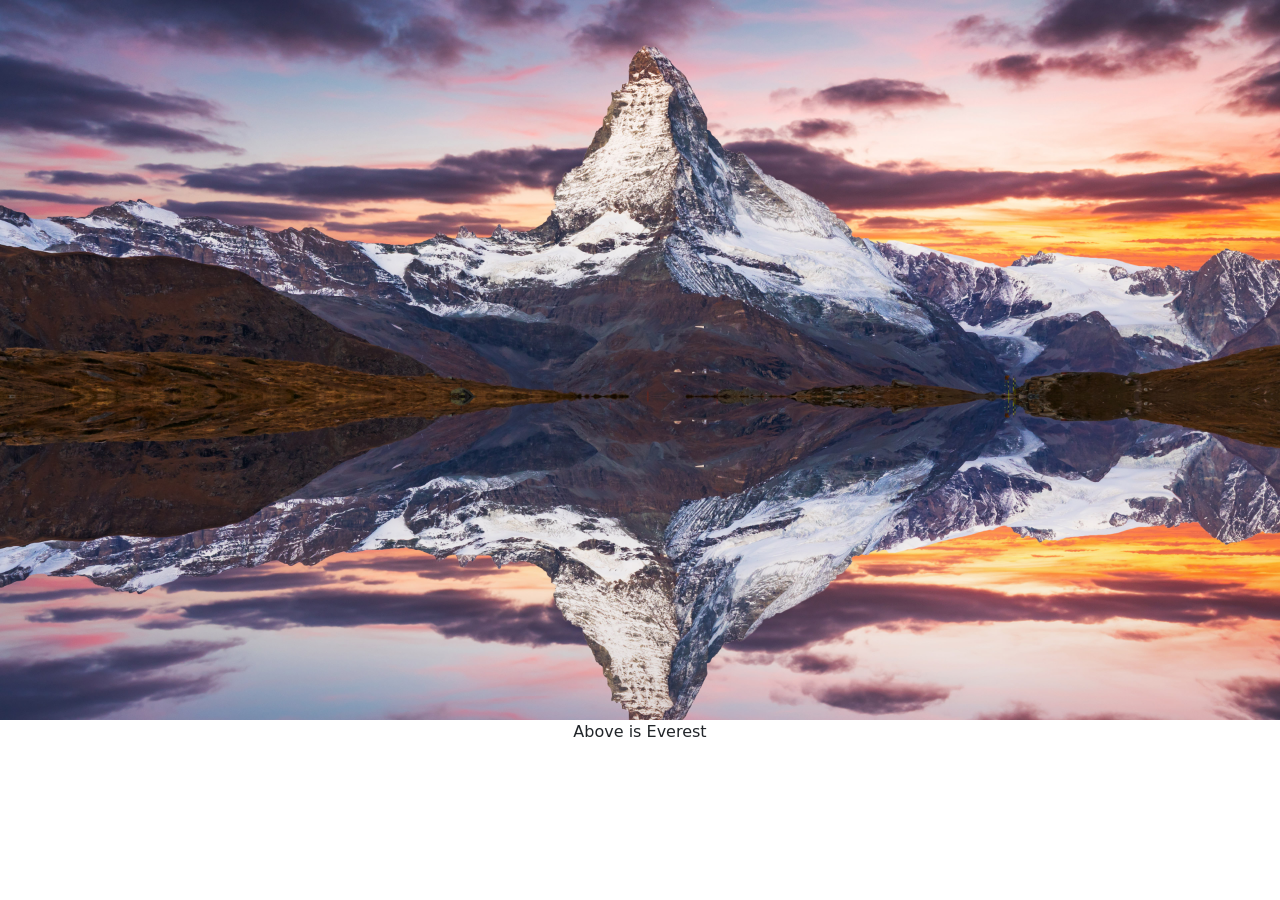
==== index.html @ f13a8dfd "initial commit" ====
<!doctype html>
<html lang="en">

<head>
  <meta charset="utf-8">
  <meta name="viewport" content="width=device-width, initial-scale=1">
  <title>Bootstrap</title>
  <link href="https://cdn.jsdelivr.net/npm/bootstrap@5.3.0-alpha2/dist/css/bootstrap.min.css" rel="stylesheet"
    integrity="sha384-aFq/bzH65dt+w6FI2ooMVUpc+21e0SRygnTpmBvdBgSdnuTN7QbdgL+OapgHtvPp" crossorigin="anonymous">
  <style>
    .flex-container {
      display: flex;
      flex-direction: column;
      justify-content: center;
      align-items: center;
      height: 100vh;
    }
  </style>
</head>

<body>
  <div class="flex-container">
    <img src="img/everest.jpg" class="card-img-top" alt="...">
    <div class="card-body">
        Above is Everest
    </div>
  </div>
</body>

</html>
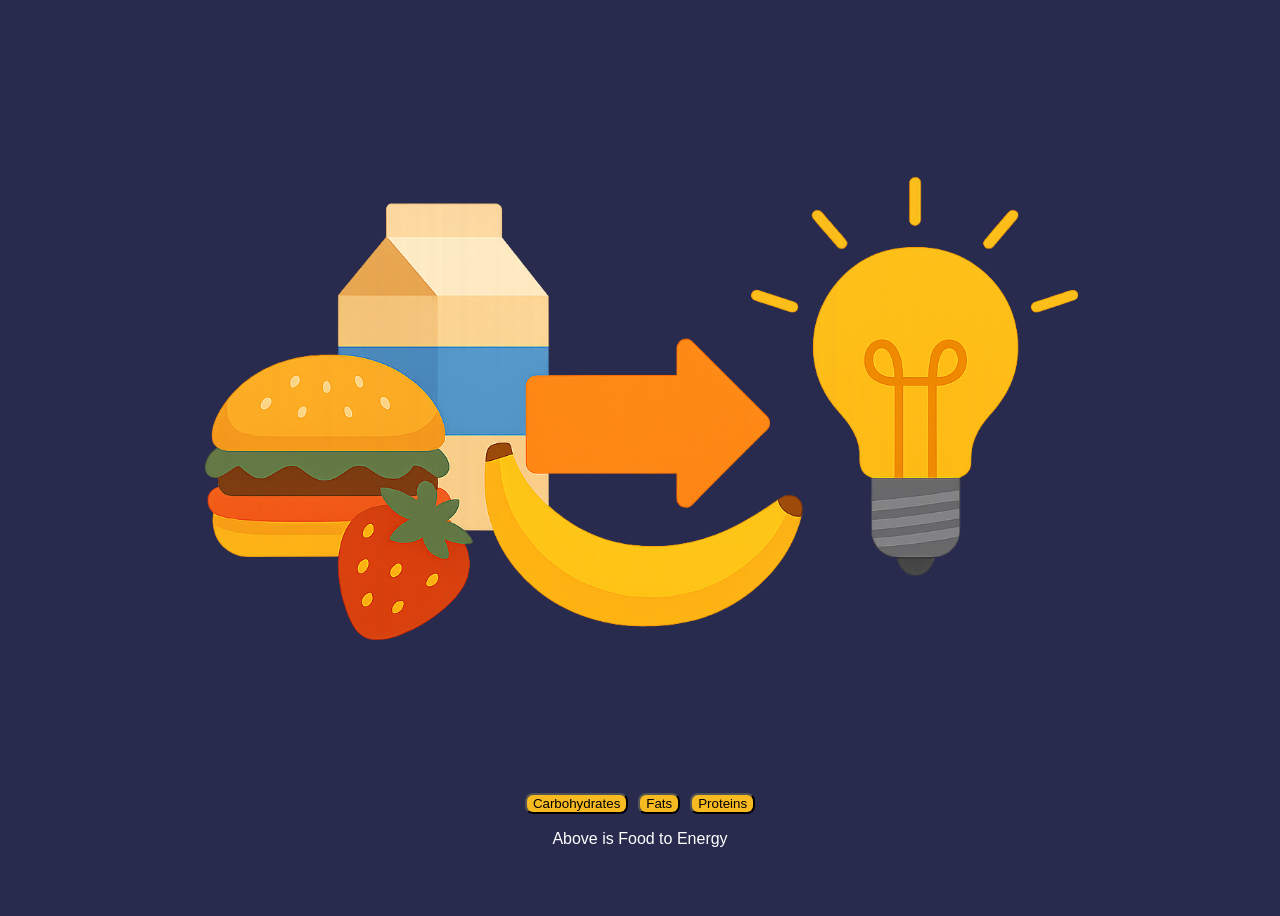
==== commit 0b9fe458: "checkpoint" ====
--- a/index.html
+++ b/index.html
@@ -4,9 +4,7 @@
 <head>
   <meta charset="utf-8">
   <meta name="viewport" content="width=device-width, initial-scale=1">
-  <title>Bootstrap</title>
-  <link href="https://cdn.jsdelivr.net/npm/bootstrap@5.3.0-alpha2/dist/css/bootstrap.min.css" rel="stylesheet"
-    integrity="sha384-aFq/bzH65dt+w6FI2ooMVUpc+21e0SRygnTpmBvdBgSdnuTN7QbdgL+OapgHtvPp" crossorigin="anonymous">
+  <title>Energise Nutrition</title>
   <style>
     .flex-container {
       display: flex;
@@ -15,14 +13,31 @@
       align-items: center;
       height: 100vh;
     }
+    .card-img-top {
+      background-color: #282B4D;
+    }
+    .card-body {
+      color: white;
+      
+    }
+    .buttons {
+      margin-top: 20px;
+      display: flex;
+      gap: 10px;
+    }
   </style>
 </head>
 
-<body>
+<body style="background-color: #282B4D;">
   <div class="flex-container">
-    <img src="img/everest.jpg" class="card-img-top" alt="...">
+    <img src="img/energy-transparent-back.png" class="card-img-top" alt="..." style="max-height: 80vh; max-width: 100%; height: auto;">
+    <div class="buttons">
+      <button class="carbohydrates-button" type="button" style="border-radius: 8px; background-color: #F7BA20;">Carbohydrates</button>
+      <button class="fats-button" type="button" style="border-radius: 8px; background-color: #F7BA20;">Fats</button>
+      <button class="proteins-button" type="button" style="border-radius: 8px; background-color: #F7BA20;">Proteins</button>
+    </div>
     <div class="card-body">
-        Above is Everest
+        <p style="font-family: 'Gill Sans', 'Gill Sans MT', sans-serif;">Above is Food to Energy</p>
     </div>
   </div>
 </body>
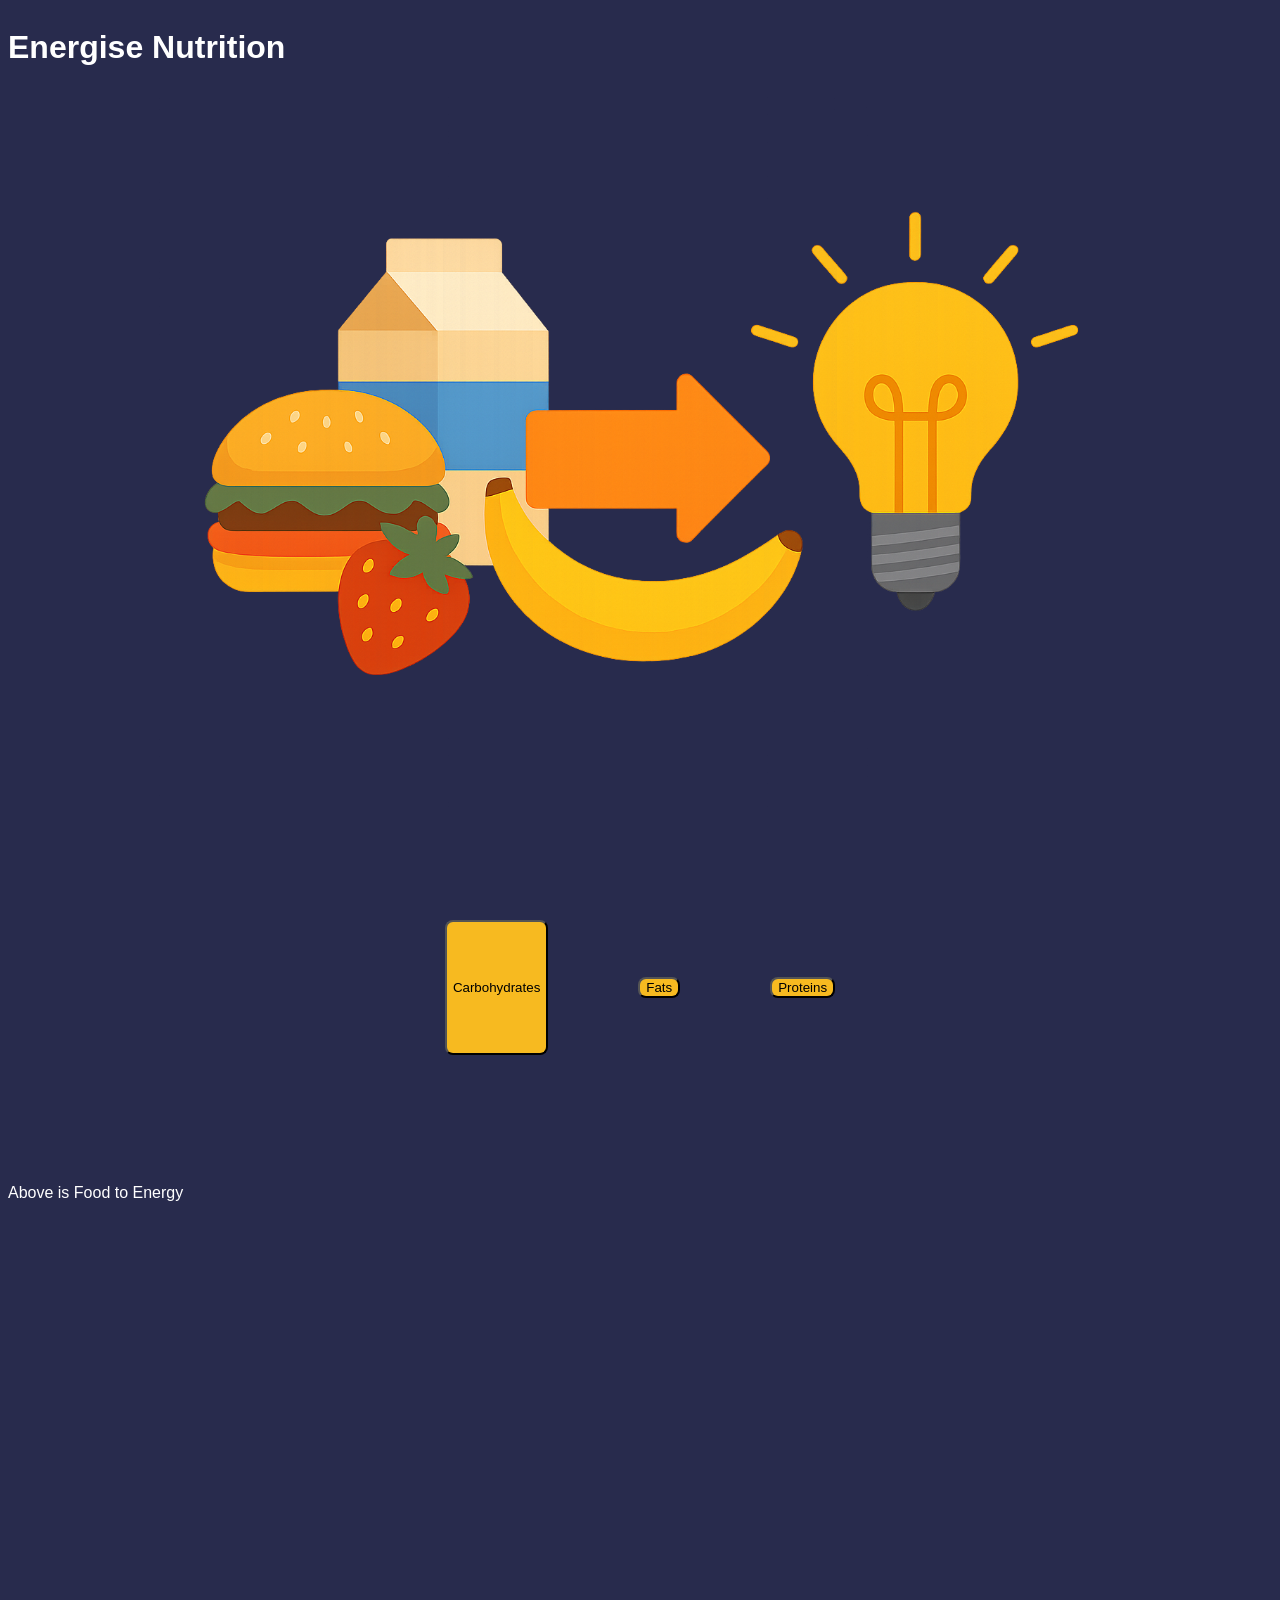
==== commit 15141e3e: "latest" ====
--- a/index.html
+++ b/index.html
@@ -9,34 +9,62 @@
     .flex-container {
       display: flex;
       flex-direction: column;
+      height: 200vh;
+    }
+    .page-title {
+      display: flex;
+      color: white;
+      justify-content: flex-start;
+      font-family: Arial;
+    }
+    .food-to-energy-top {
+      display: flex;
+      flex-direction: column;
+      background-color: #282B4D;
       justify-content: center;
       align-items: center;
-      height: 100vh;
-    }
-    .card-img-top {
-      background-color: #282B4D;
-    }
-    .card-body {
-      color: white;
-      
+      max-height: 80vh;
+      max-width: 100%;
+      height: auto;
+      margin: 0 auto;
     }
     .buttons {
-      margin-top: 20px;
       display: flex;
-      gap: 10px;
+      height: 40vh;
+      justify-content: center;
+      align-items: center;
+      gap: 10vh;
+    }
+    .page-body {
+      color: white;
     }
   </style>
 </head>
 
 <body style="background-color: #282B4D;">
   <div class="flex-container">
-    <img src="img/energy-transparent-back.png" class="card-img-top" alt="..." style="max-height: 80vh; max-width: 100%; height: auto;">
+    <h1 class="page-title">Energise Nutrition</h1>
+    <img src="img/energy-transparent-back.png" class="food-to-energy-top" alt="...">
     <div class="buttons">
-      <button class="carbohydrates-button" type="button" style="border-radius: 8px; background-color: #F7BA20;">Carbohydrates</button>
+      <a href="carbohydrates.html"><button class="carbohydrates-button" type="button" style="border-radius: 8px; background-color: #F7BA20; height: 15vh; width: auto;">Carbohydrates</button></a>
+      <!-- <script>
+        function openParagraph() {
+          const newWindow = window.open("", "_blank"); // opens a new tab/window
+          newWindow.document.write(`
+            <!DOCTYPE html>
+            <html>
+            <head><title>Carbohydrates</title></head>
+            <body>
+              <p id="myParagraph">This is the paragraph that opens on a new page.</p>
+            </body>
+            </html>
+          `);
+        }
+      </script> -->
       <button class="fats-button" type="button" style="border-radius: 8px; background-color: #F7BA20;">Fats</button>
       <button class="proteins-button" type="button" style="border-radius: 8px; background-color: #F7BA20;">Proteins</button>
     </div>
-    <div class="card-body">
+    <div class="page-body">
         <p style="font-family: 'Gill Sans', 'Gill Sans MT', sans-serif;">Above is Food to Energy</p>
     </div>
   </div>
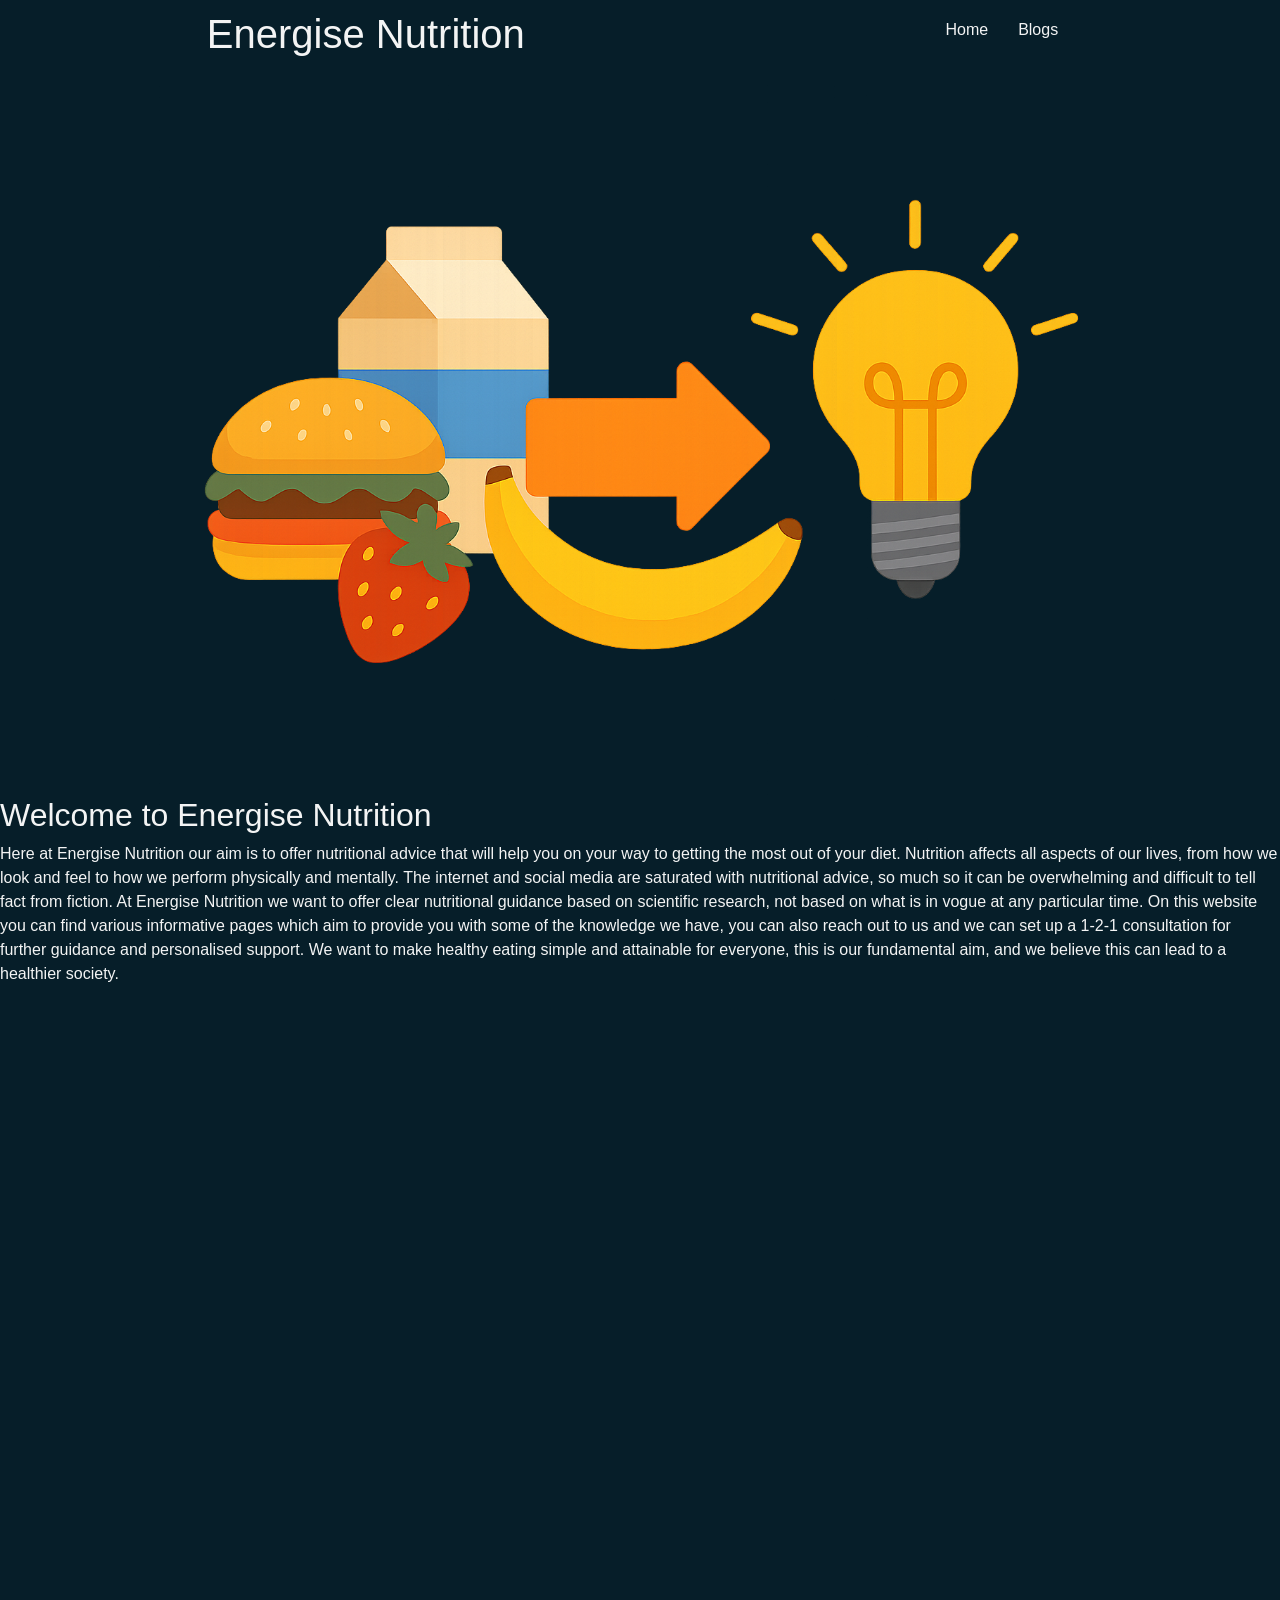
==== commit b4a5f3e0: "latest" ====
--- a/index.html
+++ b/index.html
@@ -5,22 +5,42 @@
   <meta charset="utf-8">
   <meta name="viewport" content="width=device-width, initial-scale=1">
   <title>Energise Nutrition</title>
+  <link href="https://cdn.jsdelivr.net/npm/bootstrap@5.3.0/dist/css/bootstrap.min.css" rel="stylesheet">
   <style>
+    /* color pallette: https://colorhunt.co/palette/061e291d546d5f9598f3f4f4 */
     .flex-container {
       display: flex;
       flex-direction: column;
       height: 200vh;
     }
+    .header {
+      display: flex;
+      justify-content: space-around;
+      align-items: center;
+      padding: 10px 20px;
+      background-color: #061E29;
+    }
+    .header ul {
+      list-style-type: none;
+    }
+    .header a {
+      text-decoration: none;
+      padding: 15px;
+    }
+    .header li {
+      float: left;
+    }
     .page-title {
       display: flex;
-      color: white;
+      color: #F3F4F4;
       justify-content: flex-start;
+      background-color: #061E29;
       font-family: Arial;
     }
     .food-to-energy-top {
       display: flex;
       flex-direction: column;
-      background-color: #282B4D;
+      background-color: #061E29;
       justify-content: center;
       align-items: center;
       max-height: 80vh;
@@ -28,44 +48,37 @@
       height: auto;
       margin: 0 auto;
     }
-    .buttons {
-      display: flex;
-      height: 40vh;
-      justify-content: center;
-      align-items: center;
-      gap: 10vh;
-    }
     .page-body {
-      color: white;
+      color: #F3F4F4;
     }
   </style>
 </head>
 
-<body style="background-color: #282B4D;">
+<body style="background-color: #061E29;">
   <div class="flex-container">
-    <h1 class="page-title">Energise Nutrition</h1>
+    <header class="header">
+      <h1 class="page-title">Energise Nutrition</h1>
+      <nav class="navbar">
+        <ul>
+          <li><a href="index.html" style="color: #F3F4F4; font-family: Arial, sans-serif;">Home</a></li>
+          <li><a href="blogs.html" style="color: #F3F4F4; font-family: Arial, sans-serif;">Blogs</a></li>
+        </ul>
+      </nav>
+    </header>
     <img src="img/energy-transparent-back.png" class="food-to-energy-top" alt="...">
-    <div class="buttons">
-      <a href="carbohydrates.html"><button class="carbohydrates-button" type="button" style="border-radius: 8px; background-color: #F7BA20; height: 15vh; width: auto;">Carbohydrates</button></a>
-      <!-- <script>
-        function openParagraph() {
-          const newWindow = window.open("", "_blank"); // opens a new tab/window
-          newWindow.document.write(`
-            <!DOCTYPE html>
-            <html>
-            <head><title>Carbohydrates</title></head>
-            <body>
-              <p id="myParagraph">This is the paragraph that opens on a new page.</p>
-            </body>
-            </html>
-          `);
-        }
-      </script> -->
-      <button class="fats-button" type="button" style="border-radius: 8px; background-color: #F7BA20;">Fats</button>
-      <button class="proteins-button" type="button" style="border-radius: 8px; background-color: #F7BA20;">Proteins</button>
-    </div>
     <div class="page-body">
-        <p style="font-family: 'Gill Sans', 'Gill Sans MT', sans-serif;">Above is Food to Energy</p>
+      <h2 style="font-family: 'Gill Sans', 'Gill Sans MT', sans-serif;">Welcome to Energise Nutrition</h2>
+        <p style="font-family: 'Gill Sans', 'Gill Sans MT', sans-serif;">
+          Here at Energise Nutrition our aim is to offer nutritional advice that will help you on your way
+          to getting the most out of your diet. Nutrition affects all aspects of our lives, from how we look and 
+          feel to how we perform physically and mentally. The internet and social media are saturated with nutritional 
+          advice, so much so it can be overwhelming and difficult to tell fact from fiction. At Energise Nutrition 
+          we want to offer clear nutritional guidance based on scientific research, not based on what is in vogue at 
+          any particular time. On this website you can find various informative pages which aim to provide you with 
+          some of the knowledge we have, you can also reach out to us and we can set up a 1-2-1 consultation for further 
+          guidance and personalised support. We want to make healthy eating simple and attainable for everyone, this is our 
+          fundamental aim, and we believe this can lead to a healthier society.
+        </p>
     </div>
   </div>
 </body>
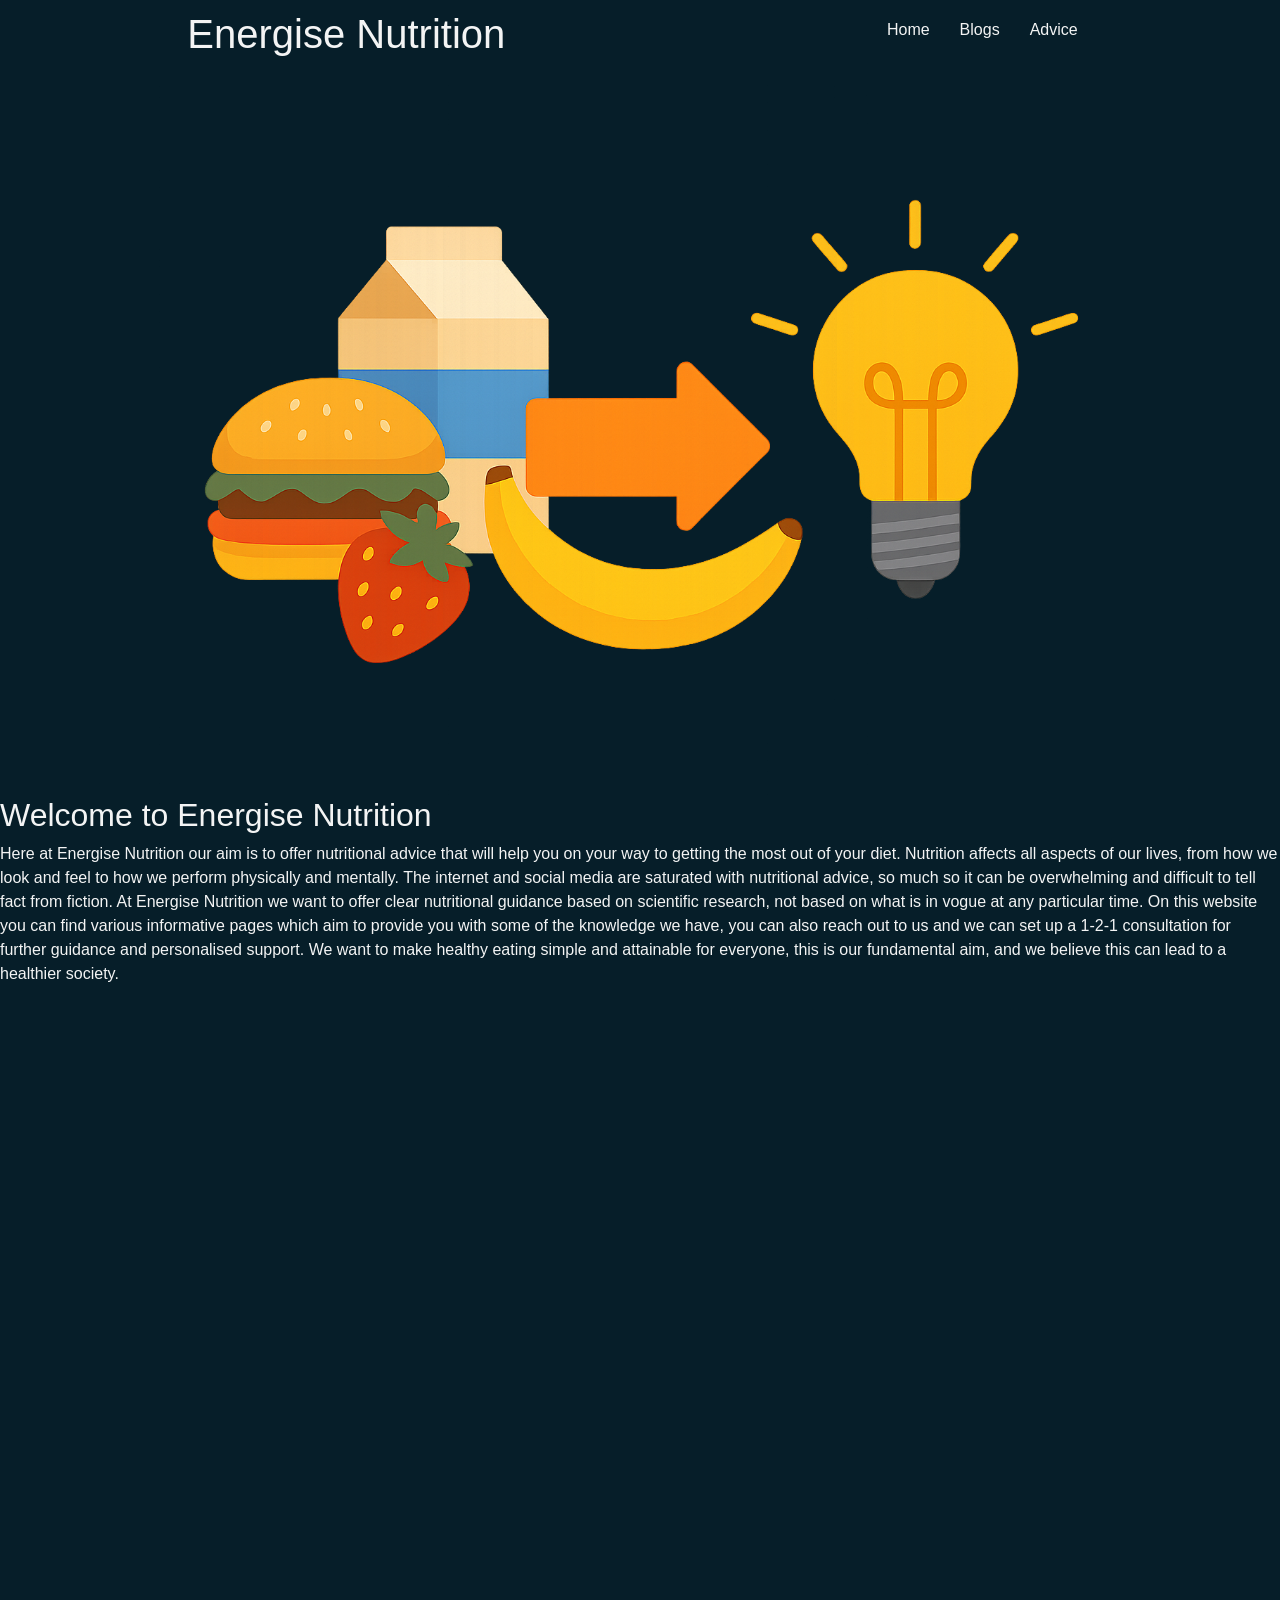
==== commit 67c24c32: "latest" ====
--- a/index.html
+++ b/index.html
@@ -2,85 +2,70 @@
 <html lang="en">
 
 <head>
-  <meta charset="utf-8">
-  <meta name="viewport" content="width=device-width, initial-scale=1">
-  <title>Energise Nutrition</title>
-  <link href="https://cdn.jsdelivr.net/npm/bootstrap@5.3.0/dist/css/bootstrap.min.css" rel="stylesheet">
-  <style>
-    /* color pallette: https://colorhunt.co/palette/061e291d546d5f9598f3f4f4 */
-    .flex-container {
-      display: flex;
-      flex-direction: column;
-      height: 200vh;
-    }
-    .header {
-      display: flex;
-      justify-content: space-around;
-      align-items: center;
-      padding: 10px 20px;
-      background-color: #061E29;
-    }
-    .header ul {
-      list-style-type: none;
-    }
-    .header a {
-      text-decoration: none;
-      padding: 15px;
-    }
-    .header li {
-      float: left;
-    }
-    .page-title {
-      display: flex;
-      color: #F3F4F4;
-      justify-content: flex-start;
-      background-color: #061E29;
-      font-family: Arial;
-    }
-    .food-to-energy-top {
-      display: flex;
-      flex-direction: column;
-      background-color: #061E29;
-      justify-content: center;
-      align-items: center;
-      max-height: 80vh;
-      max-width: 100%;
-      height: auto;
-      margin: 0 auto;
-    }
-    .page-body {
-      color: #F3F4F4;
-    }
-  </style>
+    <meta charset="utf-8">
+    <meta name="viewport" content="width=device-width, initial-scale=1">
+    <title>Energise Nutrition</title>
+    <link href="https://cdn.jsdelivr.net/npm/bootstrap@5.3.0/dist/css/bootstrap.min.css" rel="stylesheet">
+    <link href="css/header.css" rel="stylesheet">
+    <style>
+        /* color pallette: https://colorhunt.co/palette/061e291d546d5f9598f3f4f4 */
+        .flex-container {
+            display: flex;
+            flex-direction: column;
+            height: 200vh;
+        }
+
+        .page-title {
+            display: flex;
+            color: #F3F4F4;
+            justify-content: flex-start;
+            background-color: #061E29;
+            font-family: Arial;
+        }
+
+        .food-to-energy-top {
+            display: flex;
+            flex-direction: column;
+            background-color: #061E29;
+            justify-content: center;
+            align-items: center;
+            max-height: 80vh;
+            max-width: 100%;
+            height: auto;
+            margin: 0 auto;
+        }
+
+        .page-body {
+            color: #F3F4F4;
+        }
+    </style>
 </head>
 
 <body style="background-color: #061E29;">
-  <div class="flex-container">
-    <header class="header">
-      <h1 class="page-title">Energise Nutrition</h1>
-      <nav class="navbar">
-        <ul>
-          <li><a href="index.html" style="color: #F3F4F4; font-family: Arial, sans-serif;">Home</a></li>
-          <li><a href="blogs.html" style="color: #F3F4F4; font-family: Arial, sans-serif;">Blogs</a></li>
-        </ul>
-      </nav>
-    </header>
-    <img src="img/energy-transparent-back.png" class="food-to-energy-top" alt="...">
-    <div class="page-body">
-      <h2 style="font-family: 'Gill Sans', 'Gill Sans MT', sans-serif;">Welcome to Energise Nutrition</h2>
-        <p style="font-family: 'Gill Sans', 'Gill Sans MT', sans-serif;">
-          Here at Energise Nutrition our aim is to offer nutritional advice that will help you on your way
-          to getting the most out of your diet. Nutrition affects all aspects of our lives, from how we look and 
-          feel to how we perform physically and mentally. The internet and social media are saturated with nutritional 
-          advice, so much so it can be overwhelming and difficult to tell fact from fiction. At Energise Nutrition 
-          we want to offer clear nutritional guidance based on scientific research, not based on what is in vogue at 
-          any particular time. On this website you can find various informative pages which aim to provide you with 
-          some of the knowledge we have, you can also reach out to us and we can set up a 1-2-1 consultation for further 
-          guidance and personalised support. We want to make healthy eating simple and attainable for everyone, this is our 
-          fundamental aim, and we believe this can lead to a healthier society.
-        </p>
+    <div class="flex-container">
+        <div id="header"></div>
+        <img src="img/energy-transparent-back.png" class="food-to-energy-top" alt="...">
+        <div class="page-body">
+            <h2 style="font-family: 'Gill Sans', 'Gill Sans MT', sans-serif;">Welcome to Energise Nutrition</h2>
+            <p style="font-family: 'Gill Sans', 'Gill Sans MT', sans-serif;">
+                Here at Energise Nutrition our aim is to offer nutritional advice that will help you on your way
+                to getting the most out of your diet. Nutrition affects all aspects of our lives, from how we look and
+                feel to how we perform physically and mentally. The internet and social media are saturated with
+                nutritional
+                advice, so much so it can be overwhelming and difficult to tell fact from fiction. At Energise Nutrition
+                we want to offer clear nutritional guidance based on scientific research, not based on what is in vogue
+                at
+                any particular time. On this website you can find various informative pages which aim to provide you
+                with
+                some of the knowledge we have, you can also reach out to us and we can set up a 1-2-1 consultation for
+                further
+                guidance and personalised support. We want to make healthy eating simple and attainable for everyone,
+                this is our
+                fundamental aim, and we believe this can lead to a healthier society.
+            </p>
+        </div>
     </div>
-  </div>
+    <script src="/js/loadComponents.js"></script>
 </body>
 
 </html>
--- a/css/header.css
+++ b/css/header.css
@@ -0,0 +1,18 @@
+
+.page-header {
+    display: flex;
+    justify-content: space-around;
+    align-items: center;
+    padding: 10px 20px;
+    background-color: #061E29;
+}
+.page-header ul {
+    list-style-type: none;
+}
+.page-header a {
+    text-decoration: none;
+    padding: 15px;
+}
+.page-header li {
+    float: left;
+}
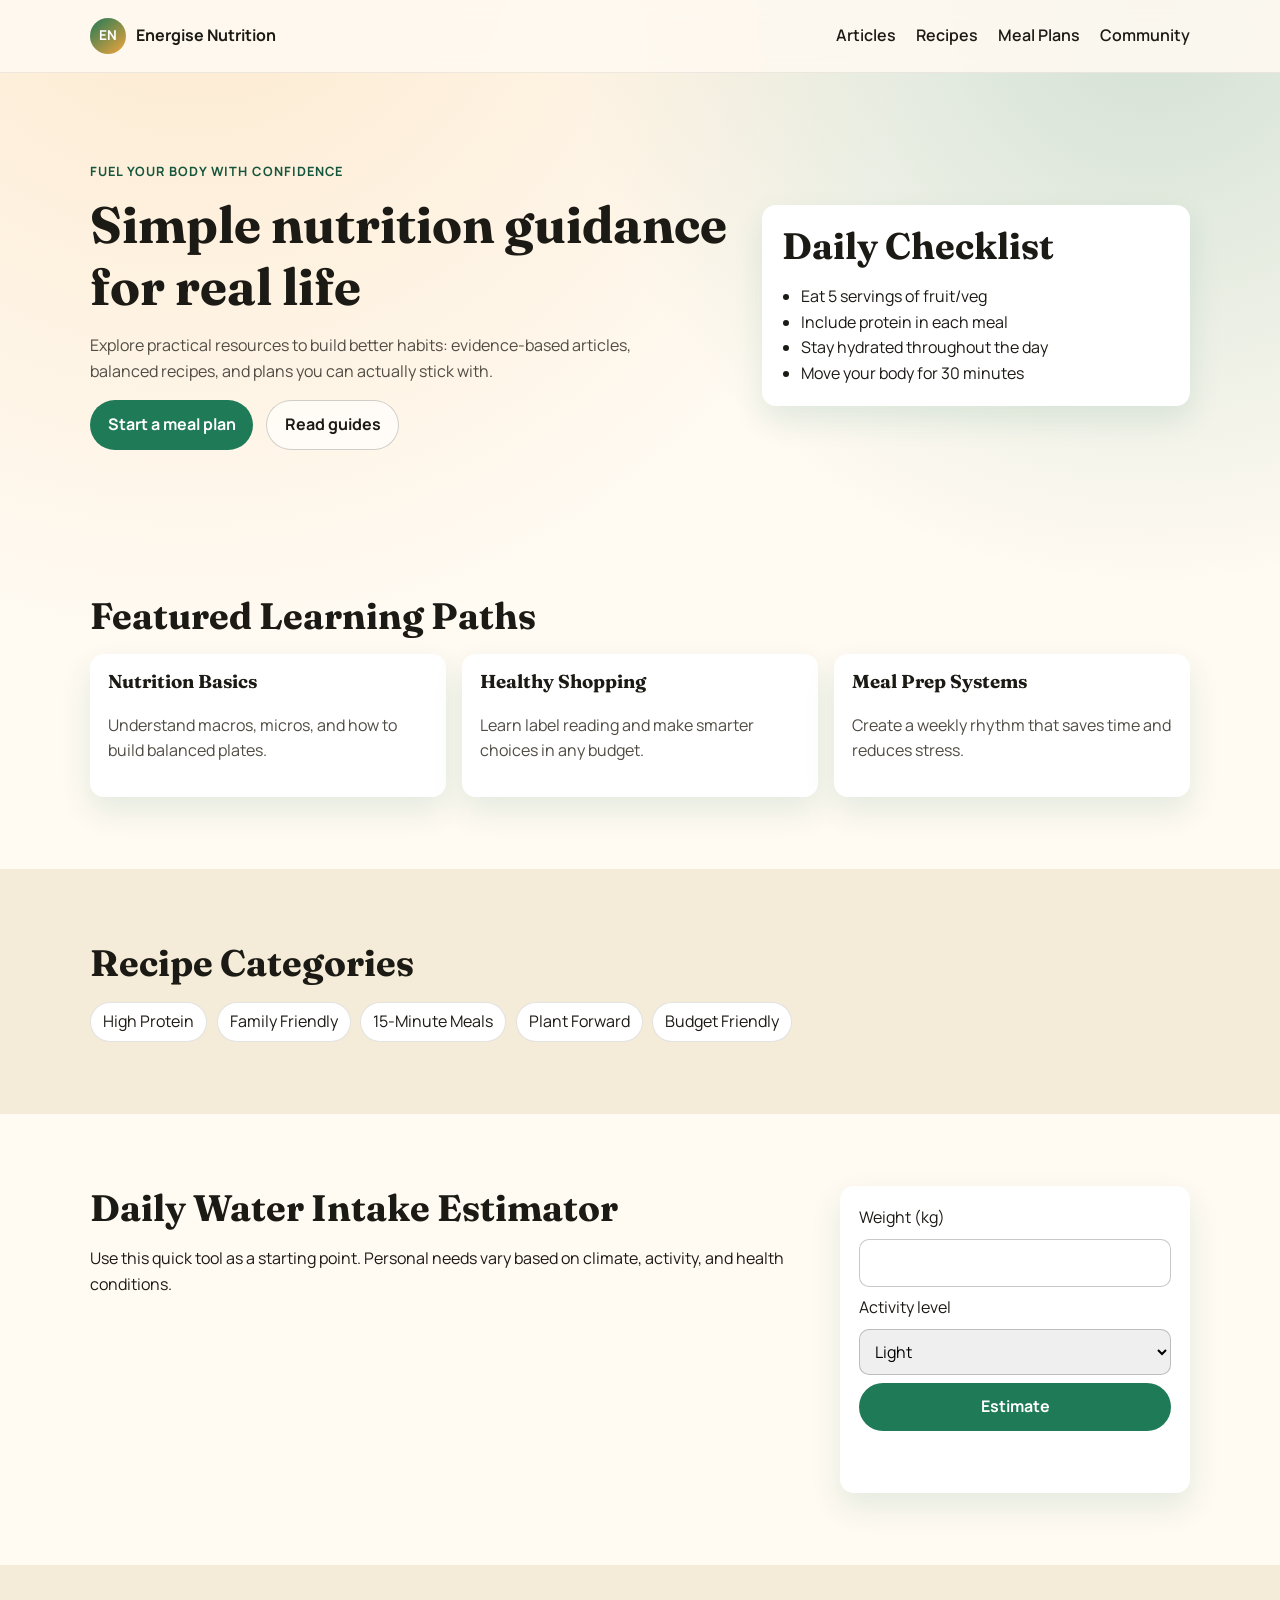
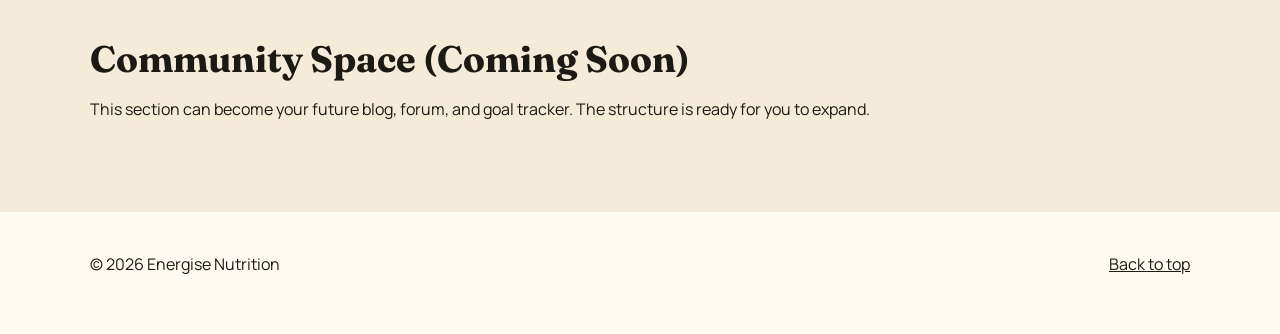
==== commit 4ed4c62a: "basic web page" ====
--- a/index.html
+++ b/index.html
@@ -1,71 +1,157 @@
-<!doctype html>
+<!DOCTYPE html>
 <html lang="en">
+  <head>
+    <meta charset="UTF-8" />
+    <meta name="viewport" content="width=device-width, initial-scale=1.0" />
+    <meta
+      name="description"
+      content="Energise Nutrition offers practical guides, recipes, and healthy living tools."
+    />
+    <title>Energise Nutrition</title>
+    <link rel="preconnect" href="https://fonts.googleapis.com" />
+    <link rel="preconnect" href="https://fonts.gstatic.com" crossorigin />
+    <link
+      href="https://fonts.googleapis.com/css2?family=Fraunces:wght@500;700&family=Manrope:wght@400;500;700&display=swap"
+      rel="stylesheet"
+    />
+    <link rel="stylesheet" href="assets/css/styles.css" />
+  </head>
+  <body>
+    <a class="skip-link" href="#main-content">Skip to content</a>
 
-<head>
-    <meta charset="utf-8">
-    <meta name="viewport" content="width=device-width, initial-scale=1">
-    <title>Energise Nutrition</title>
-    <link href="https://cdn.jsdelivr.net/npm/bootstrap@5.3.0/dist/css/bootstrap.min.css" rel="stylesheet">
-    <link href="css/header.css" rel="stylesheet">
-    <style>
-        /* color pallette: https://colorhunt.co/palette/061e291d546d5f9598f3f4f4 */
-        .flex-container {
-            display: flex;
-            flex-direction: column;
-            height: 200vh;
-        }
+    <header class="site-header" id="top">
+      <div class="container nav-wrap">
+        <a class="brand" href="#top" aria-label="Energise Nutrition home">
+          <span class="brand-mark" aria-hidden="true">EN</span>
+          <span>Energise Nutrition</span>
+        </a>
 
-        .page-title {
-            display: flex;
-            color: #F3F4F4;
-            justify-content: flex-start;
-            background-color: #061E29;
-            font-family: Arial;
-        }
+        <button
+          id="menu-toggle"
+          class="menu-toggle"
+          type="button"
+          aria-expanded="false"
+          aria-controls="primary-nav"
+        >
+          Menu
+        </button>
 
-        .food-to-energy-top {
-            display: flex;
-            flex-direction: column;
-            background-color: #061E29;
-            justify-content: center;
-            align-items: center;
-            max-height: 80vh;
-            max-width: 100%;
-            height: auto;
-            margin: 0 auto;
-        }
+        <nav id="primary-nav" class="primary-nav" aria-label="Primary navigation">
+          <ul>
+            <li><a href="#articles">Articles</a></li>
+            <li><a href="#recipes">Recipes</a></li>
+            <li><a href="#plans">Meal Plans</a></li>
+            <li><a href="#community">Community</a></li>
+          </ul>
+        </nav>
+      </div>
+    </header>
 
-        .page-body {
-            color: #F3F4F4;
-        }
-    </style>
-</head>
+    <main id="main-content">
+      <section class="hero section reveal">
+        <div class="container hero-grid">
+          <div>
+            <p class="eyebrow">Fuel your body with confidence</p>
+            <h1>Simple nutrition guidance for real life</h1>
+            <p class="hero-copy">
+              Explore practical resources to build better habits: evidence-based articles,
+              balanced recipes, and plans you can actually stick with.
+            </p>
+            <div class="hero-actions">
+              <a class="btn btn-primary" href="#plans">Start a meal plan</a>
+              <a class="btn btn-ghost" href="#articles">Read guides</a>
+            </div>
+          </div>
+          <aside class="hero-card" aria-label="Quick daily checklist">
+            <h2>Daily Checklist</h2>
+            <ul>
+              <li>Eat 5 servings of fruit/veg</li>
+              <li>Include protein in each meal</li>
+              <li>Stay hydrated throughout the day</li>
+              <li>Move your body for 30 minutes</li>
+            </ul>
+          </aside>
+        </div>
+      </section>
 
-<body style="background-color: #061E29;">
-    <div class="flex-container">
-        <div id="header"></div>
-        <img src="img/energy-transparent-back.png" class="food-to-energy-top" alt="...">
-        <div class="page-body">
-            <h2 style="font-family: 'Gill Sans', 'Gill Sans MT', sans-serif;">Welcome to Energise Nutrition</h2>
-            <p style="font-family: 'Gill Sans', 'Gill Sans MT', sans-serif;">
-                Here at Energise Nutrition our aim is to offer nutritional advice that will help you on your way
-                to getting the most out of your diet. Nutrition affects all aspects of our lives, from how we look and
-                feel to how we perform physically and mentally. The internet and social media are saturated with
-                nutritional
-                advice, so much so it can be overwhelming and difficult to tell fact from fiction. At Energise Nutrition
-                we want to offer clear nutritional guidance based on scientific research, not based on what is in vogue
-                at
-                any particular time. On this website you can find various informative pages which aim to provide you
-                with
-                some of the knowledge we have, you can also reach out to us and we can set up a 1-2-1 consultation for
-                further
-                guidance and personalised support. We want to make healthy eating simple and attainable for everyone,
-                this is our
-                fundamental aim, and we believe this can lead to a healthier society.
+      <section id="articles" class="section reveal">
+        <div class="container">
+          <h2>Featured Learning Paths</h2>
+          <div class="card-grid">
+            <article class="card">
+              <h3>Nutrition Basics</h3>
+              <p>Understand macros, micros, and how to build balanced plates.</p>
+            </article>
+            <article class="card">
+              <h3>Healthy Shopping</h3>
+              <p>Learn label reading and make smarter choices in any budget.</p>
+            </article>
+            <article class="card">
+              <h3>Meal Prep Systems</h3>
+              <p>Create a weekly rhythm that saves time and reduces stress.</p>
+            </article>
+          </div>
+        </div>
+      </section>
+
+      <section id="recipes" class="section section-alt reveal">
+        <div class="container">
+          <h2>Recipe Categories</h2>
+          <div class="pill-row" role="list" aria-label="Recipe categories">
+            <span role="listitem">High Protein</span>
+            <span role="listitem">Family Friendly</span>
+            <span role="listitem">15-Minute Meals</span>
+            <span role="listitem">Plant Forward</span>
+            <span role="listitem">Budget Friendly</span>
+          </div>
+        </div>
+      </section>
+
+      <section id="plans" class="section reveal">
+        <div class="container plan-layout">
+          <div>
+            <h2>Daily Water Intake Estimator</h2>
+            <p>
+              Use this quick tool as a starting point. Personal needs vary based on climate,
+              activity, and health conditions.
             </p>
+          </div>
+
+          <form id="water-form" class="calculator" novalidate>
+            <label for="weight">Weight (kg)</label>
+            <input id="weight" name="weight" type="number" min="1" step="0.1" required />
+
+            <label for="activity">Activity level</label>
+            <select id="activity" name="activity">
+              <option value="1">Light</option>
+              <option value="1.15">Moderate</option>
+              <option value="1.3">High</option>
+            </select>
+
+            <button class="btn btn-primary" type="submit">Estimate</button>
+            <p id="water-result" class="result" aria-live="polite"></p>
+          </form>
         </div>
-    </div>
-    <script src="/js/loadComponents.js"></script>
-</body>
+      </section>
 
-</html>+      <section id="community" class="section section-alt reveal">
+        <div class="container">
+          <h2>Community Space (Coming Soon)</h2>
+          <p>
+            This section can become your future blog, forum, and goal tracker. The structure
+            is ready for you to expand.
+          </p>
+        </div>
+      </section>
+    </main>
+
+    <footer class="site-footer">
+      <div class="container footer-wrap">
+        <p>&copy; <span id="year"></span> Energise Nutrition</p>
+        <a href="#top">Back to top</a>
+      </div>
+    </footer>
+
+    <script src="assets/js/main.js"></script>
+  </body>
+</html>
--- a/assets/css/styles.css
+++ b/assets/css/styles.css
@@ -0,0 +1,351 @@
+:root {
+  --bg: #fffaf2;
+  --surface: #ffffff;
+  --surface-muted: #f4ecd8;
+  --text: #1c1a15;
+  --text-soft: #504c43;
+  --primary: #1f7a57;
+  --primary-strong: #15563d;
+  --accent: #f3a43b;
+  --ring: #0f172a;
+  --radius: 14px;
+  --shadow: 0 14px 30px rgba(31, 122, 87, 0.12);
+}
+
+* {
+  box-sizing: border-box;
+}
+
+html,
+body {
+  margin: 0;
+  padding: 0;
+}
+
+body {
+  font-family: "Manrope", "Segoe UI", sans-serif;
+  color: var(--text);
+  background:
+    radial-gradient(circle at 15% -5%, rgba(243, 164, 59, 0.2), transparent 32%),
+    radial-gradient(circle at 90% 0%, rgba(31, 122, 87, 0.2), transparent 26%),
+    var(--bg);
+  line-height: 1.6;
+}
+
+h1,
+h2,
+h3 {
+  font-family: "Fraunces", Georgia, serif;
+  line-height: 1.2;
+  margin-top: 0;
+}
+
+h1 {
+  font-size: clamp(2rem, 4vw, 3.2rem);
+  margin-bottom: 1rem;
+}
+
+h2 {
+  font-size: clamp(1.6rem, 3vw, 2.3rem);
+  margin-bottom: 1rem;
+}
+
+p {
+  margin-top: 0;
+}
+
+a {
+  color: inherit;
+}
+
+.container {
+  width: min(1100px, 92vw);
+  margin: 0 auto;
+}
+
+.section {
+  padding: 4.5rem 0;
+}
+
+.section-alt {
+  background: var(--surface-muted);
+}
+
+.skip-link {
+  position: absolute;
+  left: -9999px;
+}
+
+.skip-link:focus {
+  left: 1rem;
+  top: 1rem;
+  z-index: 1000;
+  background: #fff;
+  padding: 0.5rem 0.75rem;
+  border-radius: 8px;
+}
+
+.site-header {
+  position: sticky;
+  top: 0;
+  backdrop-filter: blur(8px);
+  background: rgba(255, 250, 242, 0.87);
+  border-bottom: 1px solid rgba(28, 26, 21, 0.08);
+  z-index: 20;
+}
+
+.nav-wrap {
+  min-height: 72px;
+  display: flex;
+  align-items: center;
+  justify-content: space-between;
+  gap: 1rem;
+}
+
+.brand {
+  display: inline-flex;
+  align-items: center;
+  gap: 0.65rem;
+  text-decoration: none;
+  font-weight: 700;
+}
+
+.brand-mark {
+  width: 36px;
+  height: 36px;
+  border-radius: 50%;
+  display: inline-grid;
+  place-items: center;
+  background: linear-gradient(140deg, var(--primary), var(--accent));
+  color: #fff;
+  font-size: 0.85rem;
+}
+
+.menu-toggle {
+  display: none;
+}
+
+.primary-nav ul {
+  display: flex;
+  list-style: none;
+  padding: 0;
+  margin: 0;
+  gap: 1.25rem;
+}
+
+.primary-nav a {
+  text-decoration: none;
+  font-weight: 600;
+}
+
+.primary-nav a:hover,
+.primary-nav a:focus-visible {
+  color: var(--primary-strong);
+}
+
+.hero {
+  padding-top: 5.5rem;
+}
+
+.hero-grid {
+  display: grid;
+  grid-template-columns: 1.2fr 0.8fr;
+  gap: 1.8rem;
+  align-items: center;
+}
+
+.eyebrow {
+  letter-spacing: 0.08em;
+  text-transform: uppercase;
+  color: var(--primary-strong);
+  font-size: 0.8rem;
+  font-weight: 700;
+}
+
+.hero-copy {
+  max-width: 58ch;
+  color: var(--text-soft);
+}
+
+.hero-actions {
+  display: flex;
+  flex-wrap: wrap;
+  gap: 0.8rem;
+}
+
+.btn {
+  border: 0;
+  text-decoration: none;
+  padding: 0.68rem 1.1rem;
+  border-radius: 999px;
+  cursor: pointer;
+  font: inherit;
+  font-weight: 700;
+  display: inline-flex;
+  align-items: center;
+  justify-content: center;
+}
+
+.btn-primary {
+  background: var(--primary);
+  color: #fff;
+}
+
+.btn-primary:hover,
+.btn-primary:focus-visible {
+  background: var(--primary-strong);
+}
+
+.btn-ghost {
+  border: 1px solid rgba(28, 26, 21, 0.2);
+  background: rgba(255, 255, 255, 0.6);
+}
+
+.hero-card {
+  background: var(--surface);
+  border-radius: var(--radius);
+  box-shadow: var(--shadow);
+  padding: 1.2rem 1.25rem;
+}
+
+.hero-card ul {
+  margin: 0;
+  padding-left: 1.2rem;
+}
+
+.card-grid {
+  display: grid;
+  gap: 1rem;
+  grid-template-columns: repeat(3, minmax(0, 1fr));
+}
+
+.card {
+  background: var(--surface);
+  border-radius: var(--radius);
+  padding: 1.1rem;
+  box-shadow: var(--shadow);
+}
+
+.card p {
+  color: var(--text-soft);
+}
+
+.pill-row {
+  display: flex;
+  flex-wrap: wrap;
+  gap: 0.6rem;
+}
+
+.pill-row span {
+  border-radius: 999px;
+  padding: 0.4rem 0.75rem;
+  background: #fff;
+  border: 1px solid rgba(28, 26, 21, 0.12);
+}
+
+.plan-layout {
+  display: grid;
+  grid-template-columns: 1fr 350px;
+  gap: 1.4rem;
+  align-items: start;
+}
+
+.calculator {
+  background: var(--surface);
+  box-shadow: var(--shadow);
+  border-radius: var(--radius);
+  padding: 1.2rem;
+  display: grid;
+  gap: 0.5rem;
+}
+
+.calculator input,
+.calculator select {
+  width: 100%;
+  padding: 0.65rem;
+  border-radius: 10px;
+  border: 1px solid rgba(28, 26, 21, 0.24);
+  font: inherit;
+}
+
+.calculator input:focus,
+.calculator select:focus,
+.menu-toggle:focus,
+.btn:focus {
+  outline: 2px solid var(--ring);
+  outline-offset: 2px;
+}
+
+.result {
+  min-height: 1.2em;
+  font-weight: 700;
+}
+
+.site-footer {
+  padding: 2.5rem 0;
+  border-top: 1px solid rgba(28, 26, 21, 0.08);
+}
+
+.footer-wrap {
+  display: flex;
+  justify-content: space-between;
+  gap: 1rem;
+  flex-wrap: wrap;
+}
+
+.reveal {
+  opacity: 0;
+  transform: translateY(18px);
+  transition: opacity 400ms ease, transform 400ms ease;
+}
+
+.reveal.visible {
+  opacity: 1;
+  transform: translateY(0);
+}
+
+@media (max-width: 900px) {
+  .hero-grid,
+  .plan-layout,
+  .card-grid {
+    grid-template-columns: 1fr;
+  }
+
+  .section {
+    padding: 3.5rem 0;
+  }
+}
+
+@media (max-width: 720px) {
+  .menu-toggle {
+    display: inline-flex;
+    border: 1px solid rgba(28, 26, 21, 0.2);
+    background: #fff;
+    padding: 0.45rem 0.7rem;
+    border-radius: 8px;
+    font-weight: 700;
+    cursor: pointer;
+  }
+
+  .primary-nav {
+    position: absolute;
+    top: 72px;
+    left: 0;
+    width: 100%;
+    background: rgba(255, 250, 242, 0.96);
+    border-bottom: 1px solid rgba(28, 26, 21, 0.1);
+    display: none;
+    padding: 0.8rem 0;
+  }
+
+  .primary-nav ul {
+    width: min(1100px, 92vw);
+    margin: 0 auto;
+    flex-direction: column;
+    gap: 0.65rem;
+  }
+
+  .primary-nav.open {
+    display: block;
+  }
+}
